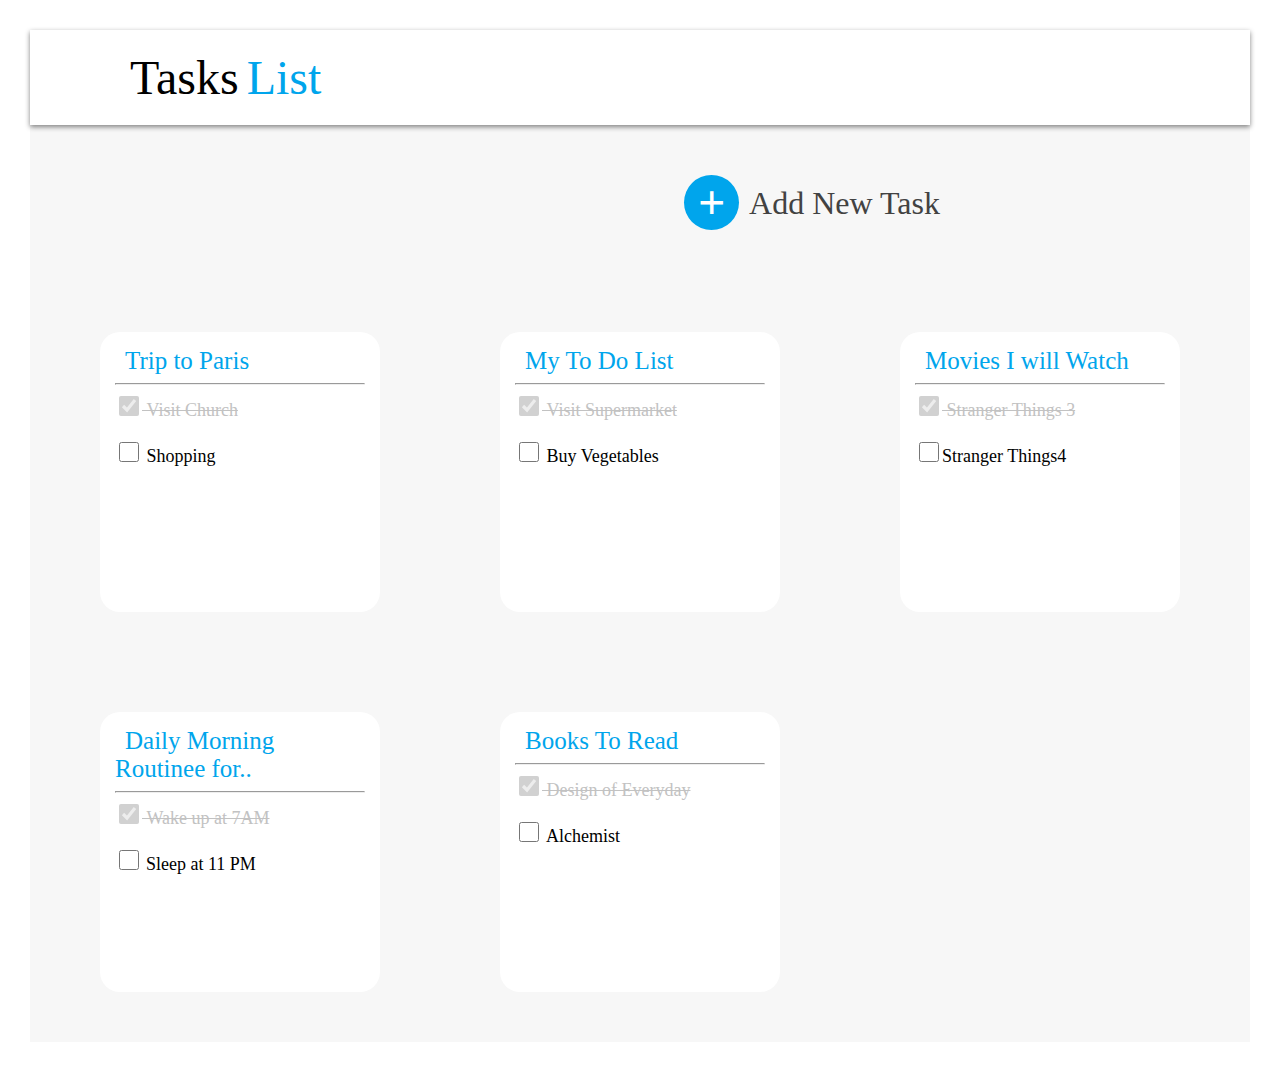
==== index.html @ 1df2242a "p-2" ====
<!DOCTYPE html>
<html lang="en">
<head>
    <meta charset="UTF-8">
    <meta name="viewport" content="width=device-width, initial-scale=1.0">
    <title>Document</title>
    <link rel="stylesheet" href="./styles.css">
</head>
<body>
    <div class="whole">

        <div class="top">
          <span style="color: black; font-size: xxx-large; font-family: serif"
            >Tasks</span
          >&nbsp
          <span style="color: #00a5ec; font-size: xxx-large; font-family: serif"
            >List</span
          >
        </div>
          
          <div class="newtask">
            <a href="./index2.html"><div class="circle">
              <div class="plus"><b>+</b></div></a>
            </div>
            <div class="nt"><span style="font-size: xx-large;font-family: serif;color: #424242;">Add New Task</span></a> </div>
          </div>
          <div class="main">
            <div class="boxes">
              <a href="./index3.html">
                <div class="box">
                <span id="subheading"> Trip to Paris</span></a>
                <hr />
                <input type="checkbox"checked disabled><s>&nbspVisit Church</s><br><br>
                <input type="checkbox"><span style="font-size: large;"> Shopping</span></div>
              </div>
              <div class="box">
                <span id="subheading" >My To Do List</span>
                <hr />
                <input type="checkbox"checked disabled /><s>&nbspVisit Supermarket  </s><br><br>
                <input type="checkbox"><span style="font-size: large;"> Buy Vegetables</span>
    
              </div>
              <div class="box">
                <span id="subheading">Movies I will Watch</span>
                <hr />
                <input type="checkbox"checked disabled /><s>&nbspStranger Things 3  </s><br><br>
                <input type="checkbox"><span style="font-size: large;">Stranger Things4</span> 
    
              </div>
              <div class="box">
                <span id="subheading">Daily Morning Routinee for..</span>
                <hr />
                <input type="checkbox"checked disabled /><s>&nbspWake up at 7AM   </s><br><br>
                <input type="checkbox"> <span style="font-size: large;">Sleep at 11 PM</span>
    
              </div>
              <div class="box">
                <span id="subheading">Books To Read</span>
                <hr />
                <input type="checkbox"checked disabled /><s>&nbspDesign of Everyday   </s><br><br>
                <input type="checkbox"> <span style="font-size: large;">Alchemist</span>
    
              </div>
              <div class="box hid"></div>
            </div>
           </div>
        </div>
    
</body>
</html>
---- styles.css ----
body{
    margin: 30px;
}
.whole{
    background-color: #F7F7F7;
    height: 100%;
    width: 100%;
    display: flex;
    flex-wrap: wrap;
}
.top{
    padding: 20px;
    background-color: white;
    padding-left: 100px;
    box-shadow: 0px 2px 5px 0px gray;
    width: 100%;
}
.newtask{
    margin: 15px;
    width: 100%;
    display: flex;
    flex-wrap: wrap;
    justify-content: flex-end;
    margin:50px 300px ;
}
.circle{

height: 55px;
width: 55px;
border-radius: 50%;
background-color: #00A5EC;
color: #F7F7F7;
}
.plus{
    font-size: xxx-large;
    text-align: center;
    color: white;
}
.plus2{
    font-size: xxx-large;
    text-align: center;
    color: white;
  
}
.nt{
    margin: 10px;
}
.main{
    height: 90%;
    flex-wrap: wrap;
    display: flex;
    justify-content: space-evenly;
}
.boxes{
    display: flex;
    flex-wrap: wrap;
    justify-content: center;
}
a{
    text-decoration: none;
}
#subheading{
    padding: 10px;
color: #00a5ec;
font-size: 25px;
}
.box{
    margin: 50px;
    height: 250px;
    width: 250px;
    background-color: white;
    border: 2px gainsboro;
    border-radius: 20px;
    padding: 15px;
    flex-wrap: wrap;
}
.box:hover{
    box-shadow: 0px 0px 5px grey;
}
.hid{
    visibility: hidden;
}
s{
    color: #C2C2C2;
    font-size: large;
}
.parent{
    filter: blur(3px) brightness(0.5);
}
.popupbox{
    height: 150px;
    width: 300px;
    padding: 10px;
    font-size: 20px;
    font-family: serif;
    background-color: white;
    border: 5px grey;
    border-radius: 10px;
    position: absolute;
    top: 300px;
    left: 500px;
}
#x{
    margin-left: 100px;
    color:  white;
}
input[type="text"]{
    width: 95%;
}
input[type="checkbox"]{
    width: 20px;
    height: 20px;
}
.newtask2{
    background-color: #00A5EC;
    border-radius: 5px;
    color: white;
    height: 25px;
    width: 100px;
    margin: 30px 0px 0px 180px;
}
.container1{
    margin: 25px;
    width: 100%;
    display: flex;
   /* justify-content: space-between;*/
    flex-wrap: wrap;
    position: relative;

}
.back{
    height: 30px;
    width: 30px;
    border-radius: 50%;
    background-color: #C2C2C2;
    background-image: url(./rotate-left-solid.svg);
    background-size: 20px;
    background-repeat: no-repeat;
    background-position: center;
    margin-left:250px ;
    margin-top: 15px;
    position: relative;
    top: 60px;
    left: 100px;
}
#back{
        height: 50px;
        margin: 27px 0px 0px 50px;
        padding-top: 20px;
        font-size: 30px;
}
.nt2{
   margin-left: 350px;
   position: relative;
   top: 60px;
   left: 50px;
}
.nt3{
    position: relative;
    top: 70px;
    left: 80px;
}
.parentbox{
    height: 90vh;
    width: 100%;
    display: flex;
    flex-wrap: wrap;
    justify-content: center;
    align-items: center;
}
.parent2{
    filter: blur(3px) brightness(0.5);
}
@media screen and (min-width:280px) and (max-width:500px){
body{
    margin: 0;
}
    .nt{
    display: none;
}
.nt3{
    display: none;
}
.top{
    padding-left: 30px;
}
.newtask{
    margin: 25px;
    width: 100%;
    display: flex;
    flex-wrap: wrap;
    justify-content: center;
}
.box{
    margin: 15px;
    height: 200px;
    width: 200px;
}
.popupbox{
position: absolute;
left: 80px;
width: 220px;
}
.newtask2{
    margin-left: 100px;
}
#x{
    margin-left: 30px;
}
.back{
margin-left: 10px;
position: relative;
left: 0px;
}
#back{
    color: black;
}
.nt2{
   margin-left: 170px;
}
}
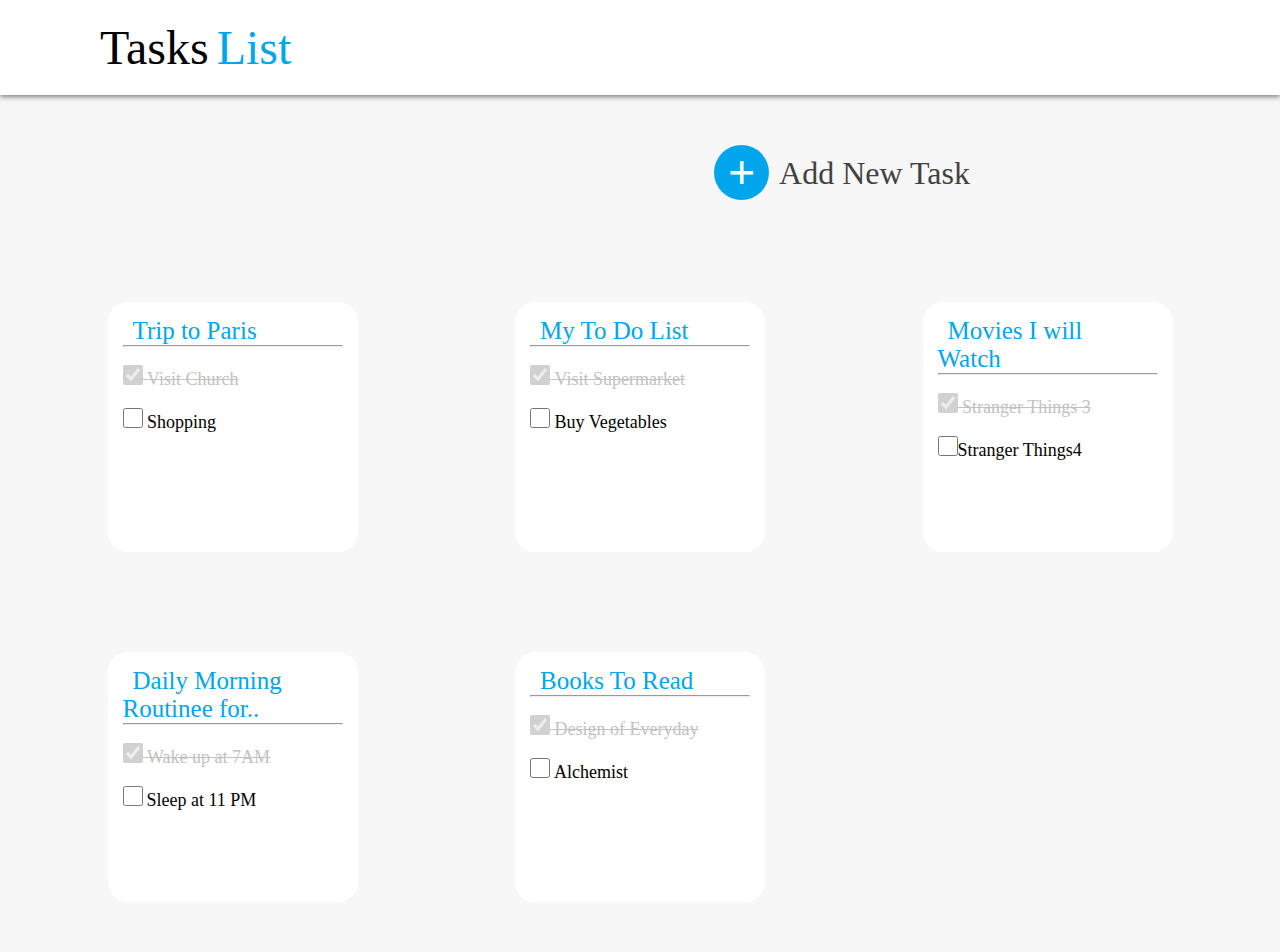
==== commit b1c7a213: "p2" ====
--- a/index.html
+++ b/index.html
@@ -29,34 +29,34 @@
               <a href="./index3.html">
                 <div class="box">
                 <span id="subheading"> Trip to Paris</span></a>
-                <hr />
+                <hr /><br>
                 <input type="checkbox"checked disabled><s>&nbspVisit Church</s><br><br>
                 <input type="checkbox"><span style="font-size: large;"> Shopping</span></div>
               </div>
               <div class="box">
                 <span id="subheading" >My To Do List</span>
-                <hr />
+                <hr /><br>
                 <input type="checkbox"checked disabled /><s>&nbspVisit Supermarket  </s><br><br>
                 <input type="checkbox"><span style="font-size: large;"> Buy Vegetables</span>
     
               </div>
               <div class="box">
                 <span id="subheading">Movies I will Watch</span>
-                <hr />
+                <hr /><br>
                 <input type="checkbox"checked disabled /><s>&nbspStranger Things 3  </s><br><br>
                 <input type="checkbox"><span style="font-size: large;">Stranger Things4</span> 
     
               </div>
               <div class="box">
                 <span id="subheading">Daily Morning Routinee for..</span>
-                <hr />
+                <hr /><br>
                 <input type="checkbox"checked disabled /><s>&nbspWake up at 7AM   </s><br><br>
                 <input type="checkbox"> <span style="font-size: large;">Sleep at 11 PM</span>
     
               </div>
               <div class="box">
                 <span id="subheading">Books To Read</span>
-                <hr />
+                <hr /><br>
                 <input type="checkbox"checked disabled /><s>&nbspDesign of Everyday   </s><br><br>
                 <input type="checkbox"> <span style="font-size: large;">Alchemist</span>
     
--- a/styles.css
+++ b/styles.css
@@ -1,9 +1,10 @@
-body{
-    margin: 30px;
+*{
+    margin: 0;
+    padding: 0;
 }
 .whole{
     background-color: #F7F7F7;
-    height: 100%;
+    height: auto;
     width: 100%;
     display: flex;
     flex-wrap: wrap;
@@ -73,6 +74,7 @@
     border-radius: 20px;
     padding: 15px;
     flex-wrap: wrap;
+    box-sizing: border-box;
 }
 .box:hover{
     box-shadow: 0px 0px 5px grey;
